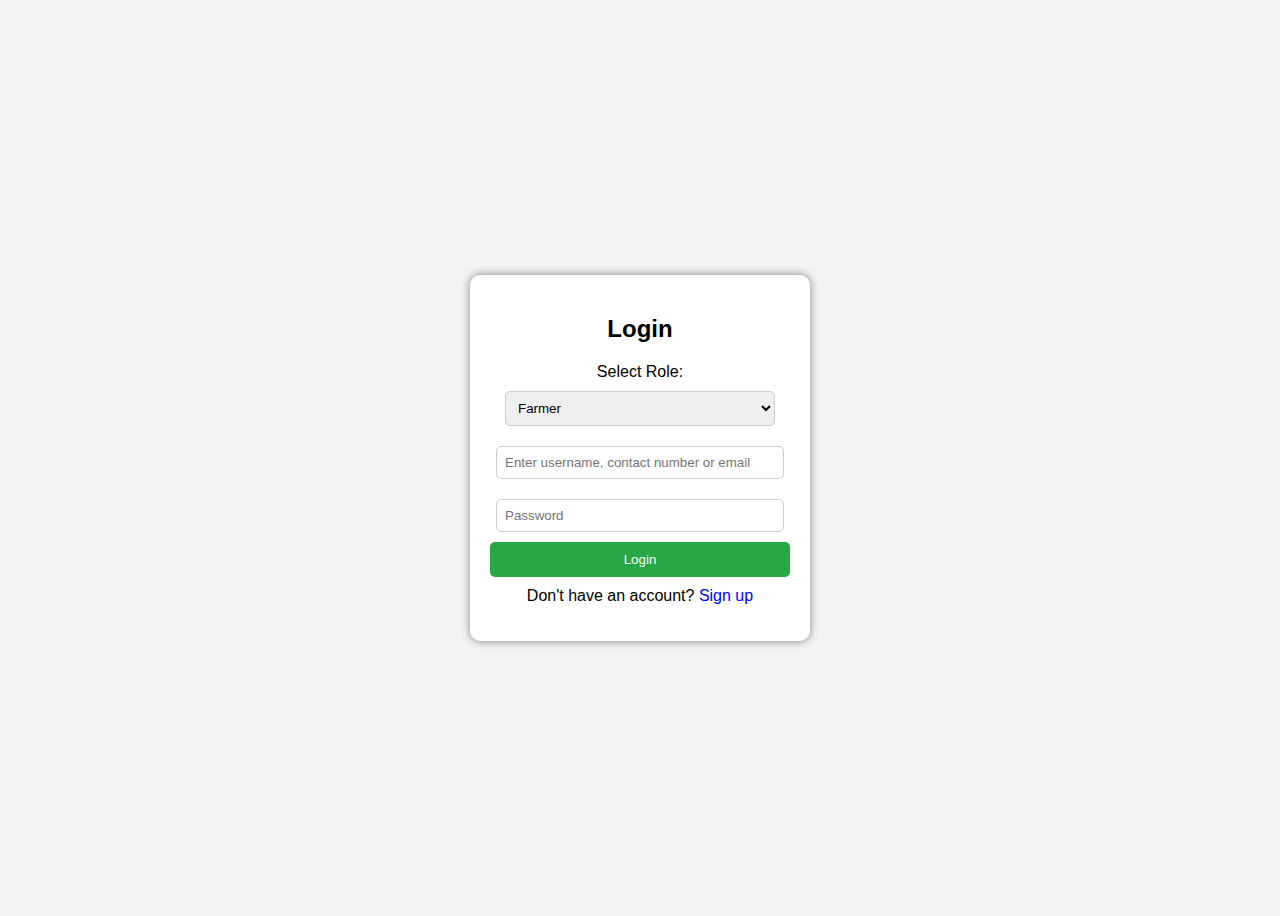
==== frontend/login.html @ 9da9410a "Initial commit" ====
<!DOCTYPE html>
<html lang="en">
<head>
    <meta charset="UTF-8">
    <meta name="viewport" content="width=device-width, initial-scale=1.0">
    <title>Farm Worker Login</title>
    <link rel="stylesheet" href="logreg_styles.css">
</head>
<body>
    <form id = "loginForm" action="../backend/login.php"  method="post">
        <div class="container">
            <h2>Login</h2>
            <label for="role" >Select Role:</label>
                <select id="role" name="role">
                    <option value="farmer">Farmer</option>
                    <option value="worker">Worker</option>
                </select>
            <input type="text" id="username" name="login_input" placeholder="Enter username, contact number or email">
            <input type="password" id="password" name="password"placeholder="Password">
            <button onclick="login()">Login</button>
            <!-- <button>Login</button> -->
    
            <p>Don't have an account? <a href="register.html" id="signup">Sign up</a></p>
        </div>
    </form>
    

    <script src="logreg_script.js"></script>
</body>
</html>
---- frontend/logreg_styles.css ----
body {
    font-family: Arial, sans-serif;
    background-color: #f4f4f4;
    display: flex;
    justify-content: center;
    align-items: center;
    height: 100vh;
}

.container {
    background: white;
    padding: 20px;
    border-radius: 10px;
    box-shadow: 0px 0px 10px gray;
    text-align: center;
    width: 300px;
}

input, select {
    width: 90%;
    padding: 8px;
    margin: 10px 0;
    border: 1px solid #ccc;
    border-radius: 5px;
}

button {
    width: 100%;
    padding: 10px;
    background-color: #28a745;
    color: white;
    border: none;
    border-radius: 5px;
    cursor: pointer;
}

button:hover {
    background-color: #218838;
}

p {
    margin-top: 10px;
}

a {
    color: blue;
    text-decoration: none;
    cursor: pointer;
}

a:hover {
    text-decoration: underline;
}
#responseMsg {
    color: green;
    margin-top: 10px;
    font-weight: bold;
}
.password-container {
    position: relative;
    display: flex;
    align-items: center;
}

/* .password-container input {
    flex: 1;
} */
/* .toggle-btn {
    position: absolute;
    right: 10px;
    background: none;
    border: none;
    font-size: 18px;
    cursor: pointer;
} */
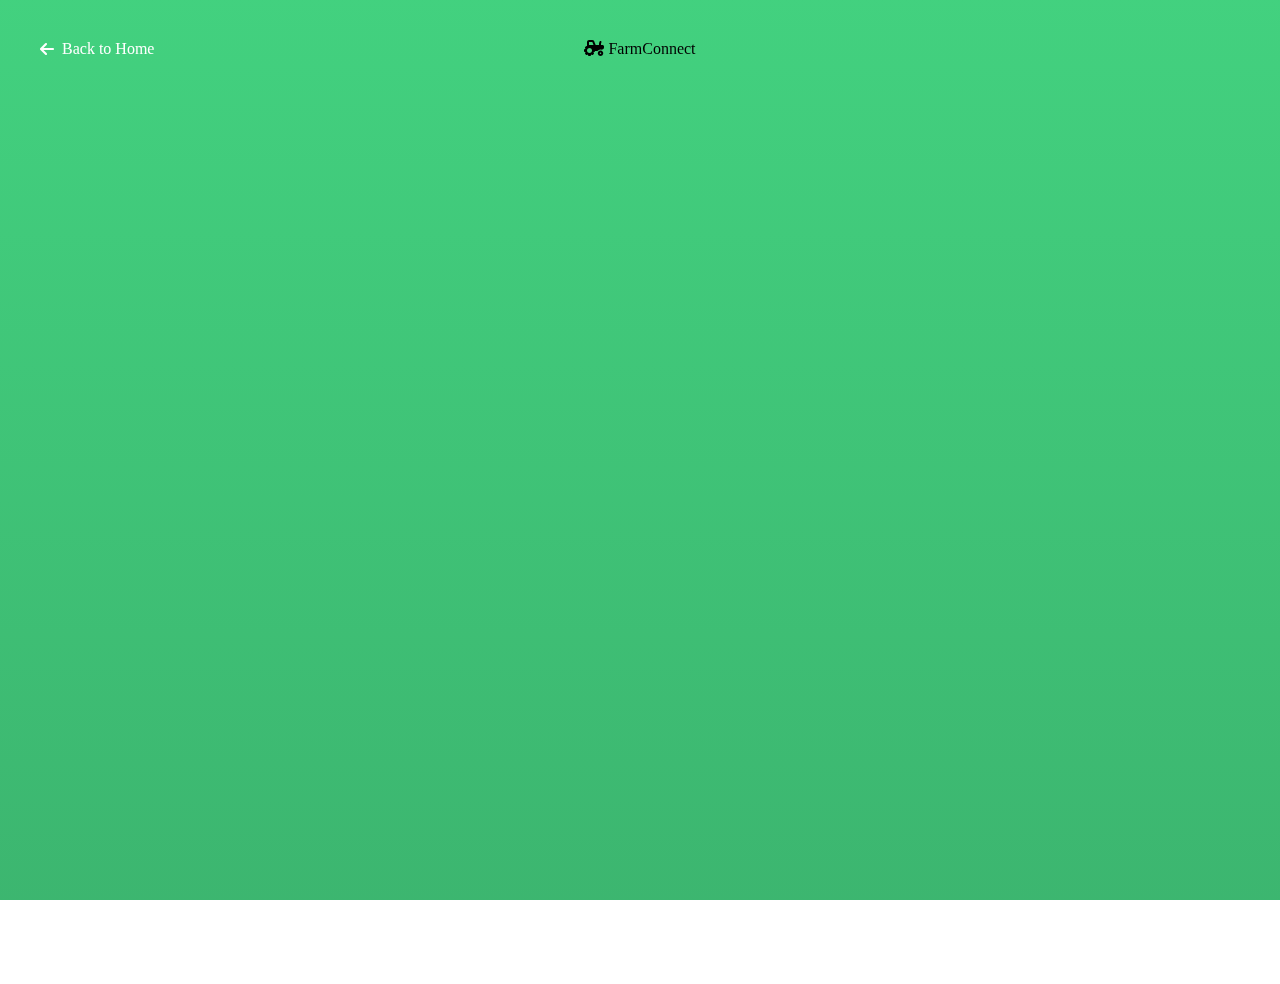
==== commit 7b1575a2: "add updated files for login" ====
--- a/frontend/login.html
+++ b/frontend/login.html
@@ -1,30 +1,77 @@
-<!DOCTYPE html>
-<html lang="en">
-<head>
-    <meta charset="UTF-8">
-    <meta name="viewport" content="width=device-width, initial-scale=1.0">
-    <title>Farm Worker Login</title>
-    <link rel="stylesheet" href="logreg_styles.css">
-</head>
-<body>
-    <form id = "loginForm" action="../backend/login.php"  method="post">
-        <div class="container">
-            <h2>Login</h2>
-            <label for="role" >Select Role:</label>
-                <select id="role" name="role">
-                    <option value="farmer">Farmer</option>
-                    <option value="worker">Worker</option>
-                </select>
-            <input type="text" id="username" name="login_input" placeholder="Enter username, contact number or email">
-            <input type="password" id="password" name="password"placeholder="Password">
-            <button onclick="login()">Login</button>
-            <!-- <button>Login</button> -->
-    
-            <p>Don't have an account? <a href="register.html" id="signup">Sign up</a></p>
-        </div>
-    </form>
-    
-
-    <script src="logreg_script.js"></script>
-</body>
-</html>
+<!DOCTYPE html>
+<html lang="en">
+<head>
+    <meta charset="UTF-8">
+    <meta name="viewport" content="width=device-width, initial-scale=1.0">
+    <title>FarmConnect 🌾 - Login</title>
+    <link rel="stylesheet" href="https://cdnjs.cloudflare.com/ajax/libs/font-awesome/6.0.0/css/all.min.css">
+    <link href="https://fonts.googleapis.com/css2?family=Poppins:wght@300;400;500;600;700&display=swap" rel="stylesheet">
+    <link rel="stylesheet" href="login.css">
+</head>
+<body>
+    <div class="login-container">
+        <div class="login-background"></div>
+        
+        <div class="login-content">
+            <div class="login-header">
+                <a href="index.html" class="back-home">
+                    <i class="fas fa-arrow-left"></i> Back to Home
+                </a>
+                <div class="logo">
+                    <i class="fas fa-tractor"></i>
+                    <span>FarmConnect</span>
+                </div>
+            </div>
+
+            <form class="login-form animate-pop-in">
+                <h2>Welcome Back!</h2>
+                <p class="subtext">Please login to continue</p>
+
+                <div class="form-group">
+                    <label for="email">Email</label>
+                    <div class="input-group">
+                        <i class="fas fa-envelope"></i>
+                        <input type="email" id="email" required placeholder="farmer@example.com">
+                    </div>
+                </div>
+
+                <div class="form-group">
+                    <label for="password">Password</label>
+                    <div class="input-group">
+                        <i class="fas fa-lock"></i>
+                        <input type="password" id="password" required placeholder="••••••••">
+                        <i class="fas fa-eye toggle-password"></i>
+                    </div>
+                </div>
+
+                <button type="submit" class="btn login-btn">Login <i class="fas fa-arrow-right"></i></button>
+
+                <div class="login-options">
+                    <a href="#forgot-password" class="forgot-password">Forgot Password?</a>
+                    <div class="social-login">
+                        <p>Or continue with</p>
+                        <div class="social-icons">
+                            <a href="#" class="social-btn google">
+                                <i class="fab fa-google"></i>
+                            </a>
+                            <a href="#" class="social-btn facebook">
+                                <i class="fab fa-facebook-f"></i>
+                            </a>
+                            <a href="#" class="social-btn twitter">
+                                <i class="fab fa-twitter"></i>
+                            </a>
+                        </div>
+                    </div>
+                    <p class="signup-link">Don't have an account? <a href="#signup">Sign Up</a></p>
+                </div>
+            </form>
+        </div>
+
+        <footer class="login-footer">
+            <p class="copyright">© 2023 FarmConnect. Cultivating Connections.</p>
+        </footer>
+    </div>
+
+    <script src="login.js"></script>
+</body>
+</html>--- a/frontend/login.css
+++ b/frontend/login.css
@@ -0,0 +1,225 @@
+/* Login Page Specific Styles */
+.login-container {
+    min-height: 100vh;
+    display: flex;
+    flex-direction: column;
+    position: relative;
+    overflow: hidden;
+}
+
+.login-background {
+    position: fixed;
+    top: 0;
+    left: 0;
+    width: 100%;
+    height: 100%;
+    background: linear-gradient(rgba(46, 204, 113, 0.9), rgba(39, 174, 96, 0.9)),
+                url('https://images.unsplash.com/photo-1559028006-448665bd7c7f') center/cover fixed;
+    animation: gradientShift 15s ease infinite alternate;
+    z-index: -1;
+}
+
+.login-content {
+    flex: 1;
+    display: flex;
+    flex-direction: column;
+    align-items: center;
+    justify-content: center;
+    padding: 2rem;
+}
+
+.login-header {
+    width: 100%;
+    max-width: 500px;
+    margin-bottom: 2rem;
+    text-align: center;
+}
+
+.back-home {
+    position: absolute;
+    top: 2rem;
+    left: 2rem;
+    color: white;
+    text-decoration: none;
+    display: flex;
+    align-items: center;
+    gap: 0.5rem;
+    transition: all 0.3s ease;
+}
+
+.back-home:hover {
+    transform: translateX(-5px);
+    color: var(--orange);
+}
+
+.login-form {
+    background: rgba(255, 255, 255, 0.95);
+    padding: 2.5rem;
+    border-radius: 20px;
+    box-shadow: 0 10px 40px rgba(0,0,0,0.1);
+    width: 100%;
+    max-width: 500px;
+    transform: translateY(20px);
+    opacity: 0;
+    animation: formEntrance 0.8s 0.3s ease-out forwards;
+}
+
+@keyframes formEntrance {
+    to {
+        transform: translateY(0);
+        opacity: 1;
+    }
+}
+
+.login-form h2 {
+    color: var(--text-dark);
+    margin-bottom: 0.5rem;
+    font-size: 2rem;
+}
+
+.subtext {
+    color: #666;
+    margin-bottom: 2rem;
+}
+
+.form-group {
+    margin-bottom: 1.5rem;
+}
+
+.form-group label {
+    display: block;
+    margin-bottom: 0.5rem;
+    color: var(--text-dark);
+    font-weight: 500;
+}
+
+.input-group {
+    position: relative;
+    display: flex;
+    align-items: center;
+    background: rgba(255, 255, 255, 0.9);
+    border-radius: 10px;
+    padding: 0.8rem;
+    border: 2px solid #e0e0e0;
+    transition: all 0.3s ease;
+}
+
+.input-group:hover {
+    border-color: var(--primary-green);
+}
+
+.input-group:focus-within {
+    border-color: var(--orange);
+    box-shadow: 0 0 0 3px rgba(243, 156, 18, 0.2);
+}
+
+.input-group i {
+    color: #666;
+    margin: 0 1rem;
+}
+
+.input-group input {
+    flex: 1;
+    border: none;
+    background: transparent;
+    font-size: 1rem;
+    padding: 0.5rem 0;
+    outline: none;
+}
+
+.toggle-password {
+    cursor: pointer;
+    margin-left: auto;
+    color: #666;
+    transition: color 0.3s ease;
+}
+
+.toggle-password:hover {
+    color: var(--orange);
+}
+
+.login-btn {
+    width: 100%;
+    padding: 1rem;
+    font-size: 1.1rem;
+    margin-top: 1.5rem;
+    transition: all 0.3s ease;
+}
+
+.login-btn:hover {
+    transform: translateY(-2px);
+    box-shadow: 0 5px 15px rgba(243, 156, 18, 0.3);
+}
+
+.login-options {
+    margin-top: 2rem;
+    text-align: center;
+}
+
+.forgot-password {
+    color: var(--text-dark);
+    text-decoration: none;
+    font-size: 0.9rem;
+    transition: color 0.3s ease;
+}
+
+.forgot-password:hover {
+    color: var(--orange);
+}
+
+.social-login {
+    margin: 2rem 0;
+}
+
+.social-login p {
+    color: #666;
+    margin-bottom: 1rem;
+}
+
+.social-icons {
+    display: flex;
+    justify-content: center;
+    gap: 1rem;
+}
+
+.social-btn {
+    width: 40px;
+    height: 40px;
+    border-radius: 50%;
+    display: flex;
+    align-items: center;
+    justify-content: center;
+    color: white;
+    transition: all 0.3s ease;
+}
+
+.social-btn.google { background: #dd4b39; }
+.social-btn.facebook { background: #3b5998; }
+.social-btn.twitter { background: #1da1f2; }
+
+.social-btn:hover {
+    transform: translateY(-3px);
+    box-shadow: 0 5px 15px rgba(0,0,0,0.2);
+}
+
+.signup-link {
+    color: #666;
+    margin-top: 1.5rem;
+}
+
+.signup-link a {
+    color: var(--orange);
+    text-decoration: none;
+    font-weight: 500;
+    transition: color 0.3s ease;
+}
+
+.signup-link a:hover {
+    color: var(--dark-orange);
+}
+
+.login-footer {
+    text-align: center;
+    padding: 2rem;
+    color: white;
+}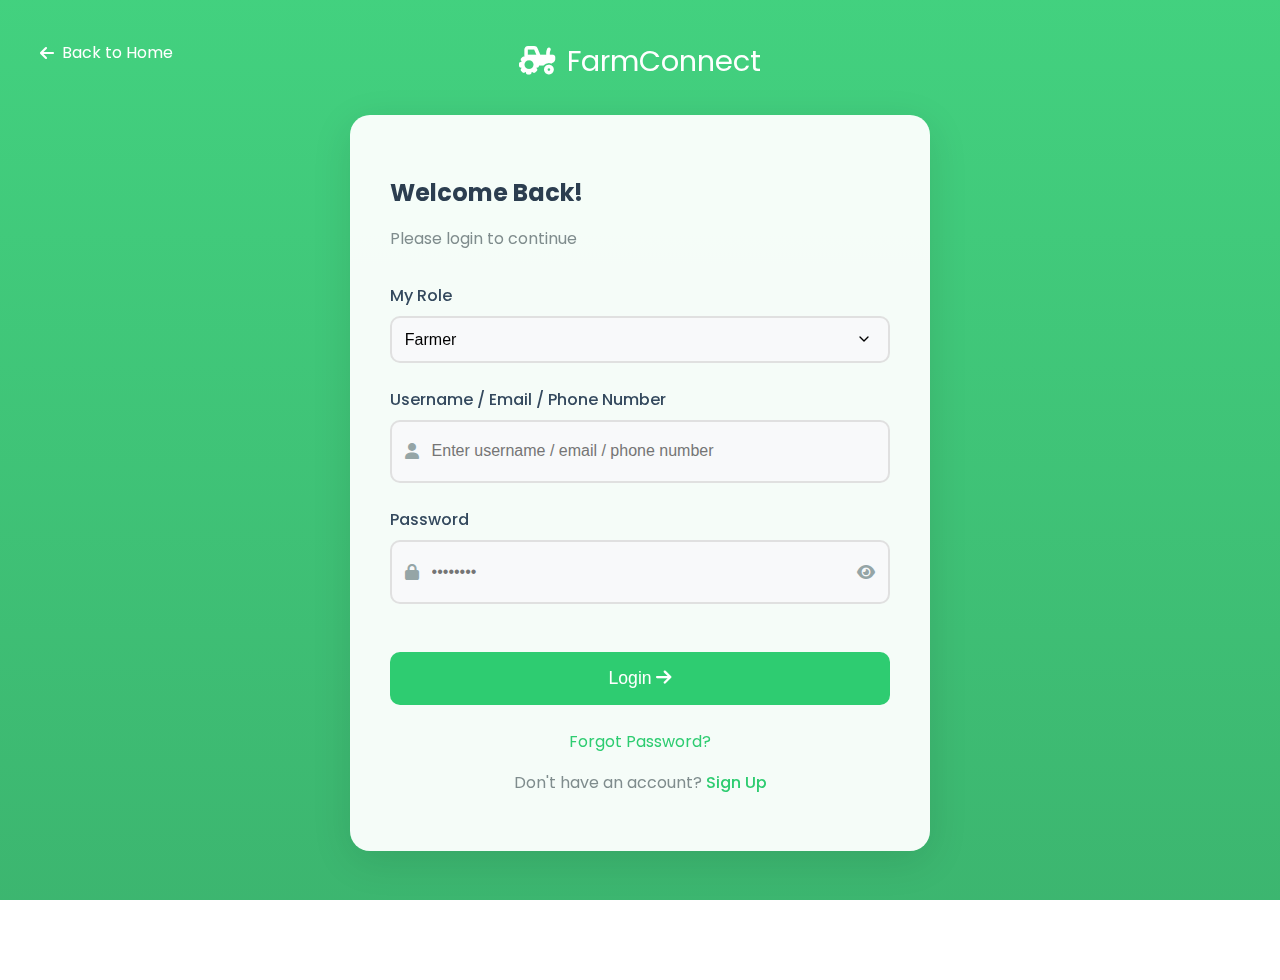
==== commit 8f9e5e20: "final login and sign up" ====
--- a/frontend/login.html
+++ b/frontend/login.html
@@ -26,15 +26,26 @@
             <form class="login-form animate-pop-in">
                 <h2>Welcome Back!</h2>
                 <p class="subtext">Please login to continue</p>
+                
+                <!-- User Type Selection -->
+                <div class="form-group">
+                    <label for="user-type">My Role</label>
+                    <select id="user-type" required>
+                        <option value="farmer">Farmer</option>
+                        <option value="worker">Worker</option>
+                    </select>
+                </div>
 
+                <!-- Combined Username/Email/Phone_Number Input -->
                 <div class="form-group">
-                    <label for="email">Email</label>
+                    <label for="username">Username / Email / Phone Number</label>
                     <div class="input-group">
-                        <i class="fas fa-envelope"></i>
-                        <input type="email" id="email" required placeholder="farmer@example.com">
+                        <i class="fas fa-user"></i>
+                        <input type="text" id="username" required placeholder="Enter username / email / phone number">
                     </div>
                 </div>
 
+                <!-- Password Input -->
                 <div class="form-group">
                     <label for="password">Password</label>
                     <div class="input-group">
@@ -48,20 +59,6 @@
 
                 <div class="login-options">
                     <a href="#forgot-password" class="forgot-password">Forgot Password?</a>
-                    <div class="social-login">
-                        <p>Or continue with</p>
-                        <div class="social-icons">
-                            <a href="#" class="social-btn google">
-                                <i class="fab fa-google"></i>
-                            </a>
-                            <a href="#" class="social-btn facebook">
-                                <i class="fab fa-facebook-f"></i>
-                            </a>
-                            <a href="#" class="social-btn twitter">
-                                <i class="fab fa-twitter"></i>
-                            </a>
-                        </div>
-                    </div>
                     <p class="signup-link">Don't have an account? <a href="#signup">Sign Up</a></p>
                 </div>
             </form>
--- a/frontend/login.css
+++ b/frontend/login.css
@@ -5,6 +5,7 @@
     flex-direction: column;
     position: relative;
     overflow: hidden;
+    font-family: 'Poppins', sans-serif;
 }
 
 .login-background {
@@ -15,7 +16,6 @@
     height: 100%;
     background: linear-gradient(rgba(46, 204, 113, 0.9), rgba(39, 174, 96, 0.9)),
                 url('https://images.unsplash.com/photo-1559028006-448665bd7c7f') center/cover fixed;
-    animation: gradientShift 15s ease infinite alternate;
     z-index: -1;
 }
 
@@ -49,7 +49,15 @@
 
 .back-home:hover {
     transform: translateX(-5px);
-    color: var(--orange);
+}
+
+.logo {
+    color: white;
+    font-size: 1.8rem;
+    display: flex;
+    align-items: center;
+    justify-content: center;
+    gap: 0.8rem;
 }
 
 .login-form {
@@ -59,26 +67,15 @@
     box-shadow: 0 10px 40px rgba(0,0,0,0.1);
     width: 100%;
     max-width: 500px;
-    transform: translateY(20px);
-    opacity: 0;
-    animation: formEntrance 0.8s 0.3s ease-out forwards;
-}
-
-@keyframes formEntrance {
-    to {
-        transform: translateY(0);
-        opacity: 1;
-    }
 }
 
 .login-form h2 {
-    color: var(--text-dark);
+    color: #2c3e50;
     margin-bottom: 0.5rem;
-    font-size: 2rem;
 }
 
 .subtext {
-    color: #666;
+    color: #7f8c8d;
     margin-bottom: 2rem;
 }
 
@@ -89,15 +86,15 @@
 .form-group label {
     display: block;
     margin-bottom: 0.5rem;
-    color: var(--text-dark);
     font-weight: 500;
+    color: #34495e;
 }
 
 .input-group {
     position: relative;
     display: flex;
     align-items: center;
-    background: rgba(255, 255, 255, 0.9);
+    background: #f8f9fa;
     border-radius: 10px;
     padding: 0.8rem;
     border: 2px solid #e0e0e0;
@@ -105,17 +102,23 @@
 }
 
 .input-group:hover {
-    border-color: var(--primary-green);
+    border-color: #2ecc71;
+    transform: translateY(-2px);
+}
+
+.input-group i:first-child {
+    color: #95a5a6;
+    margin-right: 0.8rem;
+    transition: all 0.3s ease;
 }
 
 .input-group:focus-within {
-    border-color: var(--orange);
-    box-shadow: 0 0 0 3px rgba(243, 156, 18, 0.2);
-}
-
-.input-group i {
-    color: #666;
-    margin: 0 1rem;
+    border-color: #2ecc71;
+    box-shadow: 0 0 0 3px rgba(46, 204, 113, 0.1);
+}
+
+.input-group:focus-within i:first-child {
+    color: #2ecc71;
 }
 
 .input-group input {
@@ -129,13 +132,12 @@
 
 .toggle-password {
     cursor: pointer;
-    margin-left: auto;
-    color: #666;
-    transition: color 0.3s ease;
+    color: #95a5a6;
+    transition: all 0.3s ease;
 }
 
 .toggle-password:hover {
-    color: var(--orange);
+    color: #2ecc71;
 }
 
 .login-btn {
@@ -143,83 +145,86 @@
     padding: 1rem;
     font-size: 1.1rem;
     margin-top: 1.5rem;
+    background: #2ecc71;
+    color: white;
+    border: none;
+    border-radius: 10px;
+    cursor: pointer;
     transition: all 0.3s ease;
 }
 
 .login-btn:hover {
+    background: #27ae60;
     transform: translateY(-2px);
-    box-shadow: 0 5px 15px rgba(243, 156, 18, 0.3);
 }
 
 .login-options {
-    margin-top: 2rem;
+    margin-top: 1.5rem;
     text-align: center;
 }
 
 .forgot-password {
-    color: var(--text-dark);
+    color: #2ecc71;
     text-decoration: none;
-    font-size: 0.9rem;
-    transition: color 0.3s ease;
+    transition: all 0.3s ease;
 }
 
 .forgot-password:hover {
-    color: var(--orange);
-}
-
-.social-login {
-    margin: 2rem 0;
-}
-
-.social-login p {
-    color: #666;
-    margin-bottom: 1rem;
-}
-
-.social-icons {
-    display: flex;
-    justify-content: center;
-    gap: 1rem;
-}
-
-.social-btn {
-    width: 40px;
-    height: 40px;
-    border-radius: 50%;
-    display: flex;
-    align-items: center;
-    justify-content: center;
-    color: white;
-    transition: all 0.3s ease;
-}
-
-.social-btn.google { background: #dd4b39; }
-.social-btn.facebook { background: #3b5998; }
-.social-btn.twitter { background: #1da1f2; }
-
-.social-btn:hover {
-    transform: translateY(-3px);
-    box-shadow: 0 5px 15px rgba(0,0,0,0.2);
+    color: #27ae60;
 }
 
 .signup-link {
-    color: #666;
-    margin-top: 1.5rem;
+    margin-top: 1rem;
+    color: #7f8c8d;
 }
 
 .signup-link a {
-    color: var(--orange);
+    color: #2ecc71;
     text-decoration: none;
     font-weight: 500;
-    transition: color 0.3s ease;
+    transition: all 0.3s ease;
 }
 
 .signup-link a:hover {
-    color: var(--dark-orange);
+    color: #27ae60;
 }
 
 .login-footer {
     text-align: center;
-    padding: 2rem;
-    color: white;
+    padding: 1rem;
+    color: white;
+}
+
+.error-message {
+    background: #e74c3c;
+    color: white;
+    padding: 1rem;
+    border-radius: 10px;
+    margin-bottom: 1.5rem;
+    animation: slideIn 0.3s ease-out;
+}
+
+@keyframes slideIn {
+    from { transform: translateY(-20px); opacity: 0; }
+    to { transform: translateY(0); opacity: 1; }
+}
+
+select {
+    width: 100%;
+    padding: 0.8rem;
+    border: 2px solid #e0e0e0;
+    border-radius: 10px;
+    font-size: 1rem;
+    background: #f8f9fa;
+    appearance: none;
+    background-image: url("data:image/svg+xml;charset=UTF-8,%3csvg xmlns='http://www.w3.org/2000/svg' viewBox='0 0 24 24' fill='none' stroke='currentColor' stroke-width='2' stroke-linecap='round' stroke-linejoin='round'%3e%3cpolyline points='6 9 12 15 18 9'%3e%3c/polyline%3e%3c/svg%3e");
+    background-repeat: no-repeat;
+    background-position: right 1rem center;
+    background-size: 1em;
+}
+
+select:focus {
+    outline: none;
+    border-color: #2ecc71;
+    box-shadow: 0 0 0 3px rgba(46, 204, 113, 0.1);
 }